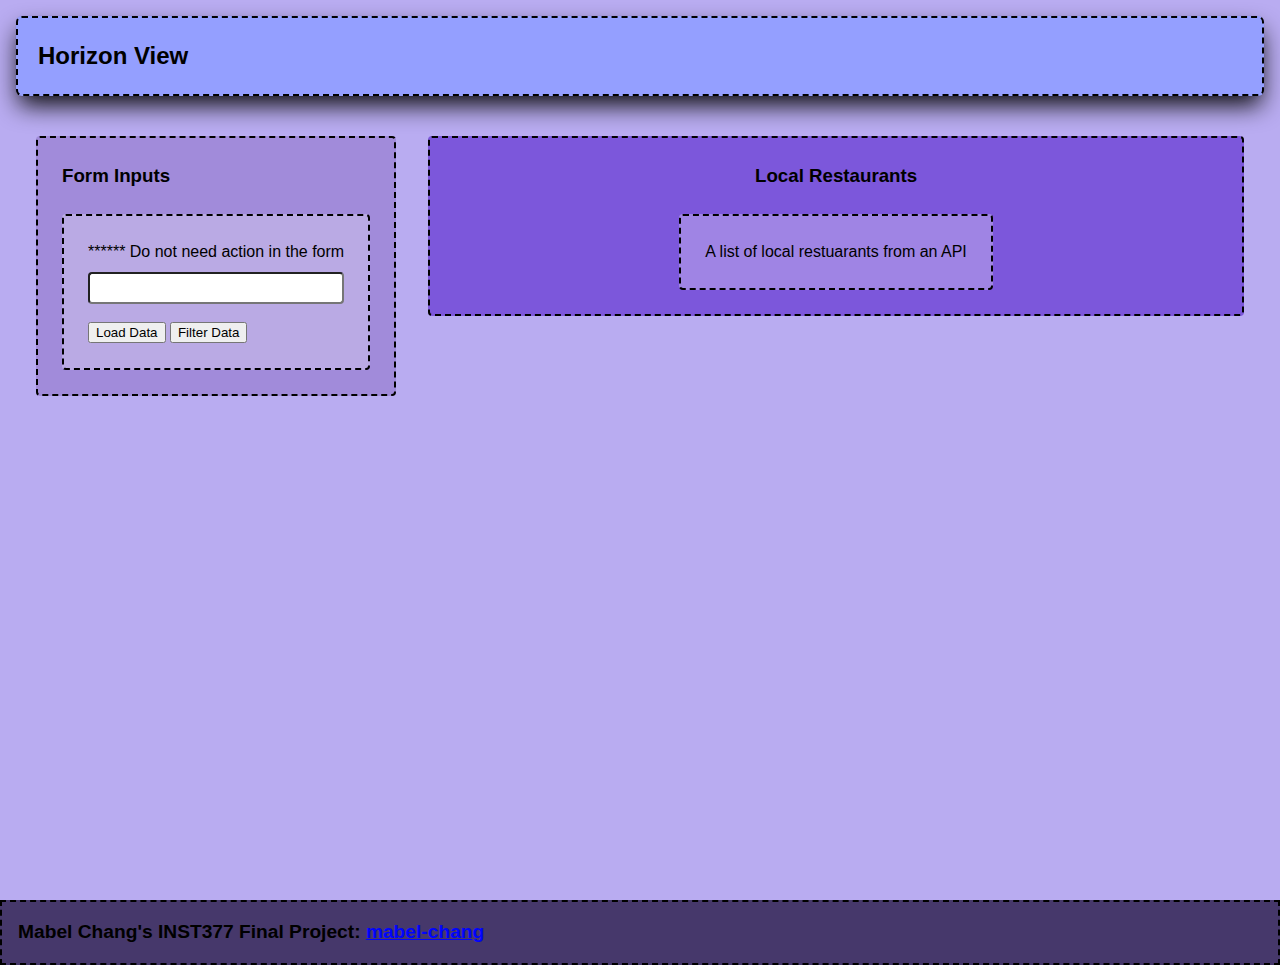
==== pages/about/index.html @ f780666c "Create new pages" ====
<!DOCTYPE html>
<html lang="en">
  <head>
    <meta charset="UTF-8" />
    <meta http-equiv="X-UA-Compatible" content="IE=edge" />
    <meta name="viewport" content="width=device-width, initial-scale=1.0" />
    <title>Mabel Chang's Labs</title>
    <link rel="stylesheet" href="style.css" />
  </head>
  <body>
    <div class="wrapper">
      <header class="header">
        <h1>Horizon View</h1>
      </header>
      <div class="container">
        <div class="left_section box">
          <h3>Form Inputs</h3>
          <form class="box main_form">
            <div>
              <label for="resto">****** Do not need action in the form</label>
              <input type="text" id="resto" name="resto"/>
            </div>
            <button type="submit">Load Data</button>
            <button type="button" class="filter_button">Filter Data</button>
          </form>
        </div>
        <div class="right_section box">
          <h3>Local Restaurants</h3>
          <div class="box">
            <div class="restaurant_list">A list of local restuarants from an API</div>
          </div>
        </div>
      </div>
    </div>
    <footer class="footer a">
      Mabel Chang's INST377 Final Project: 
      <a
        href="https://github.com/mabel-chang/INST377_Final_Project"
        target="_blank"
        rel="noopener noreferrer"
        >mabel-chang</a
      >
    </footer>
    <script src="./script.js"></script>
  </body>
</html>
---- pages/about/style.css ----
* {
    box-sizing: border-box;
  }
  
  /* 
    These rules apply to actual HTML elements with no labelling!
    So: they style the tags directly
  */
  html {
    background-color: #000000;
    font-size: 16px;
    min-width: 300px;
    overflow-x: hidden;
    overflow-y: scroll;
  
    /* these are specific to different browsers */
    -moz-osx-font-smoothing: grayscale;
    -webkit-font-smoothing: antialiased;
    text-rendering: optimizeLegibility;
    -webkit-text-size-adjust: 100%;
    -moz-text-size-adjust: 100%;
    text-size-adjust: 100%;
  }
  
  body {
    margin: 0;
    padding: 0;
  
    font-family: ‘Segoe UI’, Candara, ‘Bitstream Vera Sans’, ‘DejaVu Sans’, ‘Bitsream Vera Sans’, ‘Trebuchet MS’, Verdana, ‘Verdana Ref’, sans-serif;
    font-weight: 400;
    line-height: 1.5;
    background-color: #b9acf1;
  }
  
  a {
    display: inline-block;
    text-decoration: none;
  }
  
  h2, h3 {
    margin:0;
    padding:0;
    padding-bottom:1.5rem;
  }
  
  form {
    accent-color: hsl(129, 100%, 50%);
  }
  
  /*
    - These styles use 'class names'
    - You can apply them by using the 'class' attribute on your HTML
    - like this: <div class="wrapper">
    - note that the period vanishes there!
  */
  
  .wrapper {
    min-height: 100vh;
    display: flex;
    flex-direction: column;
    margin: 0;
    flex: 1;
  }
  
  .container {
    margin: 0 20px;
    display: flex;
    justify-content: space-evenly;
    align-items: start;
    flex:1;
  }
  
  .header {
    padding-top: 1rem;
    padding-left: 1rem;
    padding-right: 1rem;
    padding-bottom: 1.5rem;
  }
  
  /*
    This rule implies that the H1 tag lives within another HTML tag
    It "inherits" some rules from the above
    Those rules won't apply to an h1 that's outside a block with the class of 'header'
  */
  .header h1 {
    display: block;
    /* this will push other blocks out of the way */
  
    /* colors */
    background-color: hsl(234, 100%, 79%);
    color: #000000;
  
    /* shapes */
    border-radius: 6px;
    font-size: 1.5rem;
    padding: 1.25rem;
    margin:0; /* removing the margin on h1 tags means the header pins to the top if we move */
  
    /* box-shadows are fancy */
    box-shadow: 0 0.5em 1em -0.125em rgb(10, 10, 10), 0 0 0 1px rgb(10 10 10 / 2%);
  
    border: 2px dashed;
  }
  
  /*
    Rules can be combined on a block to apply the 'cascade' in order
    So you can use two classnames in a single class attribute
    like: <div class="box section">
  
    Rules may combine in unexpected ways - remember that the LAST thing written in this file will have "priority"
    And will be what displays in your client
  */
  
  .box {
    background-color: rgba(255, 255, 255, 0.271);
    border: 2px dashed;
    border-radius: 4px;
  
    width: fit-content;
    height:fit-content;
    padding: 1.5rem;
    margin: 0 auto;
  }
  
  .left_section {
    background-color: hsl(257, 52%, 70%);
    flex: 0 1 auto;
    margin: 1rem;
    padding: 1.5rem;
  }
  
  .right_section {
    /*max-width: 450px;
    specific width mentioned in lecutre but does not directly match lab assignment page*/
    background-color: hsl(257, 65%, 60%);
    flex: 1 2 auto;
    margin: 1rem;
    align-items: center; /*flex-start in media mode*/
    display: flex;
    flex-direction: column;
    justify-content: flex-start;
  }
  
  /*
    This block is actually dependent on the "container" block having a flex set on it
    and the "wrapper" block displaying as a flex column with a "vertical height" (vh) of 100.
    That serves to cram the footer to the bottom of the page.
  */
  
  .footer {
    /*position: fixed;*/
    flex-shrink: 0;
    padding: 1rem;
    background-color: hsl(256, 31%, 32%);
    font-size: 1.2rem;
    font-weight: 600;
    border: 2px dashed;
  }
  
  .footer a {
    color: rgb(0, 4, 253);
    text-decoration: underline;
  }
  
  /*
    This is an example of a 'pseudoclass'
    In this instance, it says what to do if a mouse hovers over a link
    This is pretty desktop-specific, since there's no hover function on touchscreens
  */
  .footer a:hover {
    /* Hue, saturation, luminosity, alpha */
    background-color: hsla(0, 0%, 100%, 0.312);
    /* red, green, blue, alpha */
    color: rgb(119, 72, 207);
    text-decoration: none;
  }
  
  .subtitle {
    color: rgba(0, 0, 0, 0.8);
    margin: 0px;
    margin-bottom: 5px;
  }
  /*
  Form Styles
  */
  
  form input {
      /* This is a hack to make sure our boxes line up with one another nicely */
      width: 100%;
      width: -moz-available;          /* WebKit-based browsers will ignore this. */
      width: -webkit-fill-available;  /* Mozilla-based browsers will ignore this. */
      width: fill-available;
  
      /* here we are setting white space correctly */
      margin-bottom: 1rem;
      height: 2rem;
      border-radius: 4px;
    }
  
  form label {
      width: 100%;
      width: -moz-available;          /* WebKit-based browsers will ignore this. */
      width: -webkit-fill-available;  /* Mozilla-based browsers will ignore this. */
      width: fill-available;
      align-items: flex-start;
  
      display: block; /* this turns the label text into a box we can set margins on */
      margin-bottom: 0.5rem;
    }
  
  /* How To Write A Media Query For Small Screens */
  @media only screen and (max-width: 736px){
      /* Rules in here will only apply when a screen is the correct size */
      /* check it out by using your developer tools to shrink your screen-size */
      .container {
        flex-direction: column;
        justify-content: flex-start;
        align-items: center;
        margin: 0 20px;
        display: flex;
        flex:1;
      }
      
      .box {
        background-color: rgba(255, 255, 255, 0.271);
        border: 2px dashed;
        border-radius: 4px;
      
        width: fit-content;
        height:fit-content;
        padding: 1.5rem;
        margin: 0 auto;
      }
  
      .left_section {
        background-color: hsl(257, 52%, 70%);
        flex: 0 1 auto;
        margin: 1rem;
        padding: 1.5rem;
        width: 94%;
      }
      
      .right_section {
        /*max-width: 450px;
        specific width mentioned in lecutre but does not directly match lab assignment page*/
        background-color: hsl(257, 65%, 60%);
        flex: 1 2 auto;
        margin: 1rem;
        align-items: flex-start; /*flex-start in media mode*/
        display: flex;
        flex-direction: column;
        justify-content: flex-start;
        width: 94%;
      }
  }
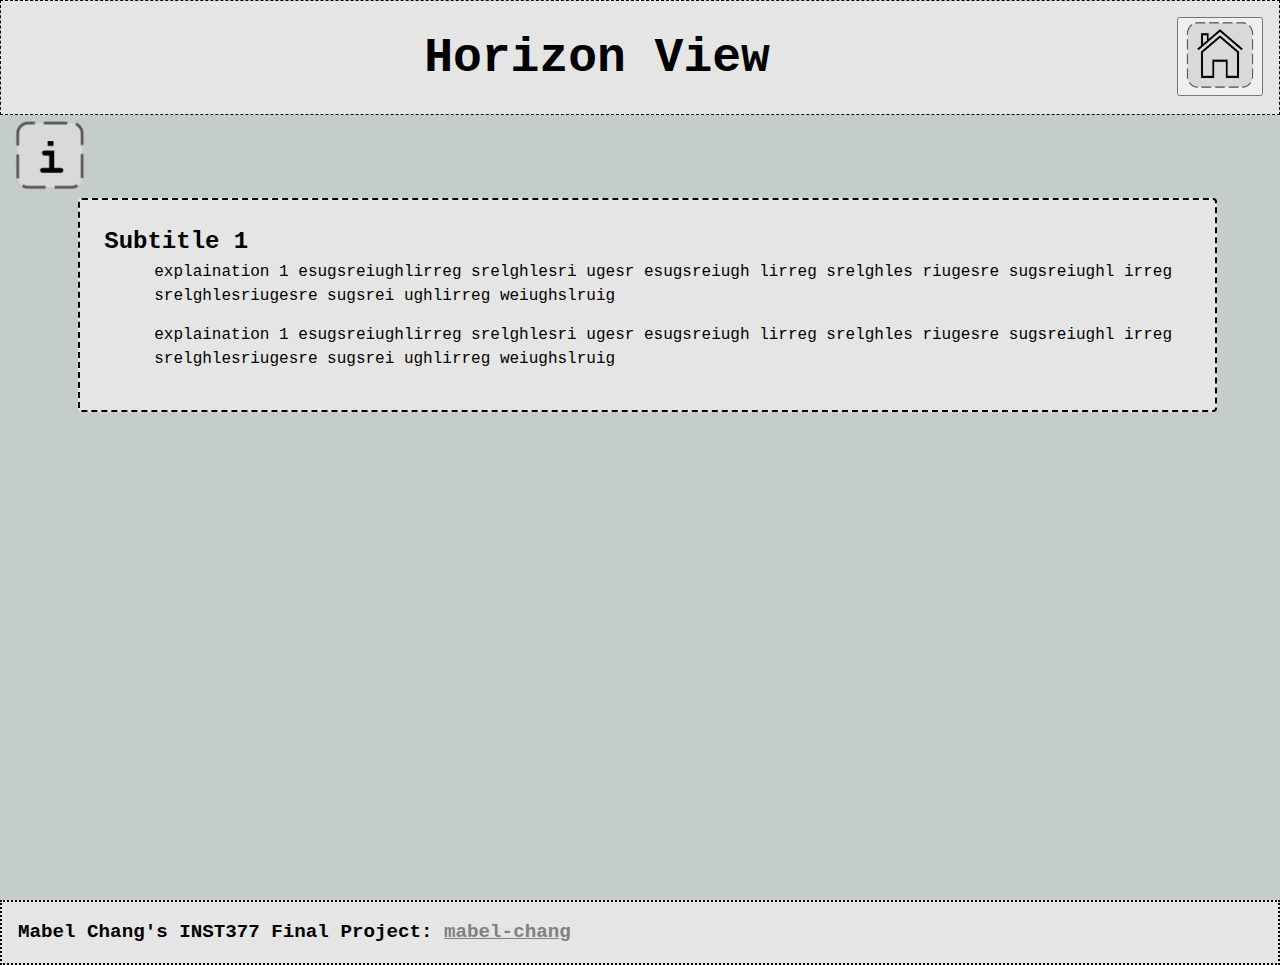
==== commit 95b0e823: "started on about page" ====
--- a/pages/about/index.html
+++ b/pages/about/index.html
@@ -4,43 +4,79 @@
     <meta charset="UTF-8" />
     <meta http-equiv="X-UA-Compatible" content="IE=edge" />
     <meta name="viewport" content="width=device-width, initial-scale=1.0" />
-    <title>Mabel Chang's Labs</title>
+    <title>Mabel Chang's Final Project</title>
     <link rel="stylesheet" href="style.css" />
   </head>
+
   <body>
+    <!--TITLE BANNER + Menu-->
+    <banner class="banner">
+      <!--Title-->
+      <header class="header">
+        <div>Horizon View</div>
+      </header>
+
+      <!--Menu Button-->
+      <div>
+        <button class="icon" type="button" id="homeButton"><img src="home.png"/></button>
+      </div>
+    </banner>
+
+    <!--MAIN BODY-->
     <div class="wrapper">
-      <header class="header">
-        <h1>Horizon View</h1>
-      </header>
-      <div class="container">
-        <div class="left_section box">
-          <h3>Form Inputs</h3>
-          <form class="box main_form">
-            <div>
-              <label for="resto">****** Do not need action in the form</label>
-              <input type="text" id="resto" name="resto"/>
-            </div>
-            <button type="submit">Load Data</button>
-            <button type="button" class="filter_button">Filter Data</button>
-          </form>
+      <!--Page title/icon-->
+      <div class="icon">
+        <img src="info.png"/>
+      </div>
+      
+      <!--About Section(s)-->
+      <div class="section">
+        <div class="subtitle">
+          Subtitle 1
         </div>
-        <div class="right_section box">
-          <h3>Local Restaurants</h3>
-          <div class="box">
-            <div class="restaurant_list">A list of local restuarants from an API</div>
-          </div>
+        <div class="paragraph">
+          explaination 1
+          esugsreiughlirreg
+          srelghlesri
+          ugesr
+          esugsreiugh
+          lirreg
+          srelghles
+          riugesre
+          sugsreiughl
+          irreg
+          srelghlesriugesre
+          sugsrei
+          ughlirreg
+
+          weiughslruig
+        </div>
+        <div class="paragraph">
+          explaination 1
+          esugsreiughlirreg
+          srelghlesri
+          ugesr
+          esugsreiugh
+          lirreg
+          srelghles
+          riugesre
+          sugsreiughl
+          irreg
+          srelghlesriugesre
+          sugsrei
+          ughlirreg
+
+          weiughslruig
         </div>
       </div>
     </div>
+
+    <!--Footer-->
     <footer class="footer a">
-      Mabel Chang's INST377 Final Project: 
-      <a
-        href="https://github.com/mabel-chang/INST377_Final_Project"
-        target="_blank"
-        rel="noopener noreferrer"
-        >mabel-chang</a
-      >
+      Mabel Chang's INST377 Final Project:
+      <a href="https://github.com/mabel-chang/INST377_Final_Project" target="_blank" rel="noopener noreferrer">mabel-chang</a>
     </footer>
+
     <script src="./script.js"></script>
   </body>
 </html>--- a/pages/about/style.css
+++ b/pages/about/style.css
@@ -1,255 +1,191 @@
+/*COLORS:
+Pop out boxes: rgba(229,229,229,255)
+Overall Background color: rgb(196, 205, 199)
+*/
+
 * {
-    box-sizing: border-box;
-  }
-  
-  /* 
-    These rules apply to actual HTML elements with no labelling!
-    So: they style the tags directly
-  */
-  html {
-    background-color: #000000;
-    font-size: 16px;
-    min-width: 300px;
-    overflow-x: hidden;
-    overflow-y: scroll;
-  
-    /* these are specific to different browsers */
-    -moz-osx-font-smoothing: grayscale;
-    -webkit-font-smoothing: antialiased;
-    text-rendering: optimizeLegibility;
-    -webkit-text-size-adjust: 100%;
-    -moz-text-size-adjust: 100%;
-    text-size-adjust: 100%;
-  }
-  
-  body {
-    margin: 0;
-    padding: 0;
-  
-    font-family: ‘Segoe UI’, Candara, ‘Bitstream Vera Sans’, ‘DejaVu Sans’, ‘Bitsream Vera Sans’, ‘Trebuchet MS’, Verdana, ‘Verdana Ref’, sans-serif;
-    font-weight: 400;
-    line-height: 1.5;
-    background-color: #b9acf1;
-  }
-  
-  a {
-    display: inline-block;
-    text-decoration: none;
-  }
-  
-  h2, h3 {
-    margin:0;
-    padding:0;
-    padding-bottom:1.5rem;
-  }
-  
-  form {
-    accent-color: hsl(129, 100%, 50%);
-  }
-  
-  /*
-    - These styles use 'class names'
-    - You can apply them by using the 'class' attribute on your HTML
-    - like this: <div class="wrapper">
-    - note that the period vanishes there!
-  */
-  
-  .wrapper {
-    min-height: 100vh;
+  box-sizing: border-box;
+}
+
+/*General Formatting*/
+html {
+  background-color: #000000;
+  font-size: 16px;
+  min-width: 300px;
+  overflow-x: hidden;
+  overflow-y: scroll;
+
+  /* these are specific to different browsers */
+  -moz-osx-font-smoothing: grayscale;
+  -webkit-font-smoothing: antialiased;
+  text-rendering: optimizeLegibility;
+  -webkit-text-size-adjust: 100%;
+  -moz-text-size-adjust: 100%;
+  text-size-adjust: 100%;
+}
+body {
+  margin: 0;
+  padding: 0;
+
+  font-family: "Courier New", monospace;
+  font-weight: 400;
+  line-height: 1.5;
+}
+h2,h3 {
+  margin: 0;
+  padding: 0;
+  padding-bottom: 1.5rem;
+}
+
+/*Title Banner Formatting*/
+.banner {
+  position: fixed;
+  background-color: rgba(229, 229, 229, 255);
+  width: 100%;
+  padding: 16px;
+  border: 1px dashed;
+  display: flex;
+  justify-content: space-between;
+  align-items: center;
+}
+/*Main Title*/
+.header {
+  margin: 0 auto;
+  font-size: 300%;
+  font-weight: 600;
+}
+/*Icon Formatting*/
+.icon img {
+  width: 70px;
+  height: 70px;
+}
+
+/*Main Body Formatting*/
+.wrapper {
+  min-height: 100vh;
+  display: flex;
+  flex-direction: column;
+  margin: 0;
+  flex: 1;
+  padding-left: 15px;
+  padding-top: 120px;
+  background: rgb(196, 205, 199);
+}
+.section {
+  background-color: rgba(229, 229, 229, 255);
+  border: 2px dashed;
+  border-radius: 4px;
+  width: 90%;
+  height: fit-content;
+  padding: 1.5rem;
+  margin: 0 auto;
+}
+.subtitle {
+  margin: 0 auto;
+  font-size: 150%;
+  font-weight: 600;
+}
+.paragraph {
+  font-size: 100%;
+  font-weight: 300;
+  margin-left: 50px;
+  margin-bottom: 15px;
+}
+
+/*Footer*/
+.footer {
+  flex-shrink: 0;
+  padding: 1rem;
+  background-color: rgba(229, 229, 229, 255);
+  font-size: 1.2rem;
+  font-weight: 600;
+  border: 2px dotted;
+}
+.footer a {
+  color: grey;
+  text-decoration: underline;
+}
+.footer a:hover {
+  background-color: rgba(229, 229, 229, 255);
+  color: hsl(216, 90%, 30%);
+}
+
+/* How To Write A Media Query For Small Screens */
+/*@media only screen and (max-width: 736px) {
+  /* Rules in here will only apply when a screen is the correct size */
+/* check it out by using your developer tools to shrink your screen-size */
+/*.container {
+    flex-direction: column;
+    justify-content: flex-start;
+    align-items: center;
+    margin: 0 20px;
     display: flex;
-    flex-direction: column;
-    margin: 0;
     flex: 1;
   }
-  
-  .container {
-    margin: 0 20px;
-    display: flex;
-    justify-content: space-evenly;
-    align-items: start;
-    flex:1;
-  }
-  
-  .header {
-    padding-top: 1rem;
-    padding-left: 1rem;
-    padding-right: 1rem;
-    padding-bottom: 1.5rem;
-  }
-  
-  /*
-    This rule implies that the H1 tag lives within another HTML tag
-    It "inherits" some rules from the above
-    Those rules won't apply to an h1 that's outside a block with the class of 'header'
-  */
-  .header h1 {
-    display: block;
-    /* this will push other blocks out of the way */
-  
-    /* colors */
-    background-color: hsl(234, 100%, 79%);
-    color: #000000;
-  
-    /* shapes */
-    border-radius: 6px;
-    font-size: 1.5rem;
-    padding: 1.25rem;
-    margin:0; /* removing the margin on h1 tags means the header pins to the top if we move */
-  
-    /* box-shadows are fancy */
-    box-shadow: 0 0.5em 1em -0.125em rgb(10, 10, 10), 0 0 0 1px rgb(10 10 10 / 2%);
-  
-    border: 2px dashed;
-  }
-  
-  /*
-    Rules can be combined on a block to apply the 'cascade' in order
-    So you can use two classnames in a single class attribute
-    like: <div class="box section">
-  
-    Rules may combine in unexpected ways - remember that the LAST thing written in this file will have "priority"
-    And will be what displays in your client
-  */
-  
+
   .box {
-    background-color: rgba(255, 255, 255, 0.271);
+    background-color: hsl(217, 28%, 79%);
     border: 2px dashed;
     border-radius: 4px;
-  
+
     width: fit-content;
-    height:fit-content;
+    height: fit-content;
     padding: 1.5rem;
     margin: 0 auto;
   }
-  
+
   .left_section {
-    background-color: hsl(257, 52%, 70%);
+    background-color: hsl(217, 28%, 79%);
     flex: 0 1 auto;
     margin: 1rem;
     padding: 1.5rem;
+    width: 94%;
   }
-  
+
   .right_section {
     /*max-width: 450px;
-    specific width mentioned in lecutre but does not directly match lab assignment page*/
-    background-color: hsl(257, 65%, 60%);
+        specific width mentioned in lecutre but does not directly match lab assignment page*/
+/*background-color: hsl(217, 28%, 79%);
     flex: 1 2 auto;
     margin: 1rem;
-    align-items: center; /*flex-start in media mode*/
-    display: flex;
+    align-items: flex-start; /*flex-start in media mode*/
+/*display: flex;
     flex-direction: column;
     justify-content: flex-start;
+    width: 94%;
   }
-  
-  /*
-    This block is actually dependent on the "container" block having a flex set on it
-    and the "wrapper" block displaying as a flex column with a "vertical height" (vh) of 100.
-    That serves to cram the footer to the bottom of the page.
-  */
-  
-  .footer {
-    /*position: fixed;*/
-    flex-shrink: 0;
-    padding: 1rem;
-    background-color: hsl(256, 31%, 32%);
-    font-size: 1.2rem;
-    font-weight: 600;
-    border: 2px dashed;
-  }
-  
-  .footer a {
-    color: rgb(0, 4, 253);
-    text-decoration: underline;
-  }
-  
-  /*
-    This is an example of a 'pseudoclass'
-    In this instance, it says what to do if a mouse hovers over a link
-    This is pretty desktop-specific, since there's no hover function on touchscreens
-  */
-  .footer a:hover {
-    /* Hue, saturation, luminosity, alpha */
-    background-color: hsla(0, 0%, 100%, 0.312);
-    /* red, green, blue, alpha */
-    color: rgb(119, 72, 207);
-    text-decoration: none;
-  }
-  
-  .subtitle {
-    color: rgba(0, 0, 0, 0.8);
-    margin: 0px;
-    margin-bottom: 5px;
-  }
-  /*
+}*/
+/*form {
+    accent-color: hsl(129, 100%, 50%);
+  }*/
+/*.subtitle {
+  color: hsl(217, 28%, 79%);
+  margin: 0px;
+  margin-bottom: 5px;
+}*/
+
+/*
   Form Styles
   */
-  
-  form input {
-      /* This is a hack to make sure our boxes line up with one another nicely */
-      width: 100%;
-      width: -moz-available;          /* WebKit-based browsers will ignore this. */
-      width: -webkit-fill-available;  /* Mozilla-based browsers will ignore this. */
-      width: fill-available;
-  
-      /* here we are setting white space correctly */
-      margin-bottom: 1rem;
-      height: 2rem;
-      border-radius: 4px;
-    }
-  
-  form label {
-      width: 100%;
-      width: -moz-available;          /* WebKit-based browsers will ignore this. */
-      width: -webkit-fill-available;  /* Mozilla-based browsers will ignore this. */
-      width: fill-available;
-      align-items: flex-start;
-  
-      display: block; /* this turns the label text into a box we can set margins on */
-      margin-bottom: 0.5rem;
-    }
-  
-  /* How To Write A Media Query For Small Screens */
-  @media only screen and (max-width: 736px){
-      /* Rules in here will only apply when a screen is the correct size */
-      /* check it out by using your developer tools to shrink your screen-size */
-      .container {
-        flex-direction: column;
-        justify-content: flex-start;
-        align-items: center;
-        margin: 0 20px;
-        display: flex;
-        flex:1;
-      }
-      
-      .box {
-        background-color: rgba(255, 255, 255, 0.271);
-        border: 2px dashed;
-        border-radius: 4px;
-      
-        width: fit-content;
-        height:fit-content;
-        padding: 1.5rem;
-        margin: 0 auto;
-      }
-  
-      .left_section {
-        background-color: hsl(257, 52%, 70%);
-        flex: 0 1 auto;
-        margin: 1rem;
-        padding: 1.5rem;
-        width: 94%;
-      }
-      
-      .right_section {
-        /*max-width: 450px;
-        specific width mentioned in lecutre but does not directly match lab assignment page*/
-        background-color: hsl(257, 65%, 60%);
-        flex: 1 2 auto;
-        margin: 1rem;
-        align-items: flex-start; /*flex-start in media mode*/
-        display: flex;
-        flex-direction: column;
-        justify-content: flex-start;
-        width: 94%;
-      }
-  }
+/*form input {
+  /* This is a hack to make sure our boxes line up with one another nicely */
+/*width: 100%;
+  /*width: -moz-available; /* WebKit-based browsers will ignore this. */
+/*width: -webkit-fill-available; /* Mozilla-based browsers will ignore this. */
+/*width: fill-available;
+
+  /* here we are setting white space correctly */
+/*margin-bottom: 1rem;
+  height: 2rem;
+  border-radius: 4px;
+}*/
+/*form label {
+  width: 100%;
+  width: -moz-available; /* WebKit-based browsers will ignore this. */
+/*width: -webkit-fill-available; /* Mozilla-based browsers will ignore this. */
+/*width: fill-available;
+  align-items: flex-start;
+
+  display: block; /* this turns the label text into a box we can set margins on */
+/*margin-bottom: 0.5rem;
+}*/
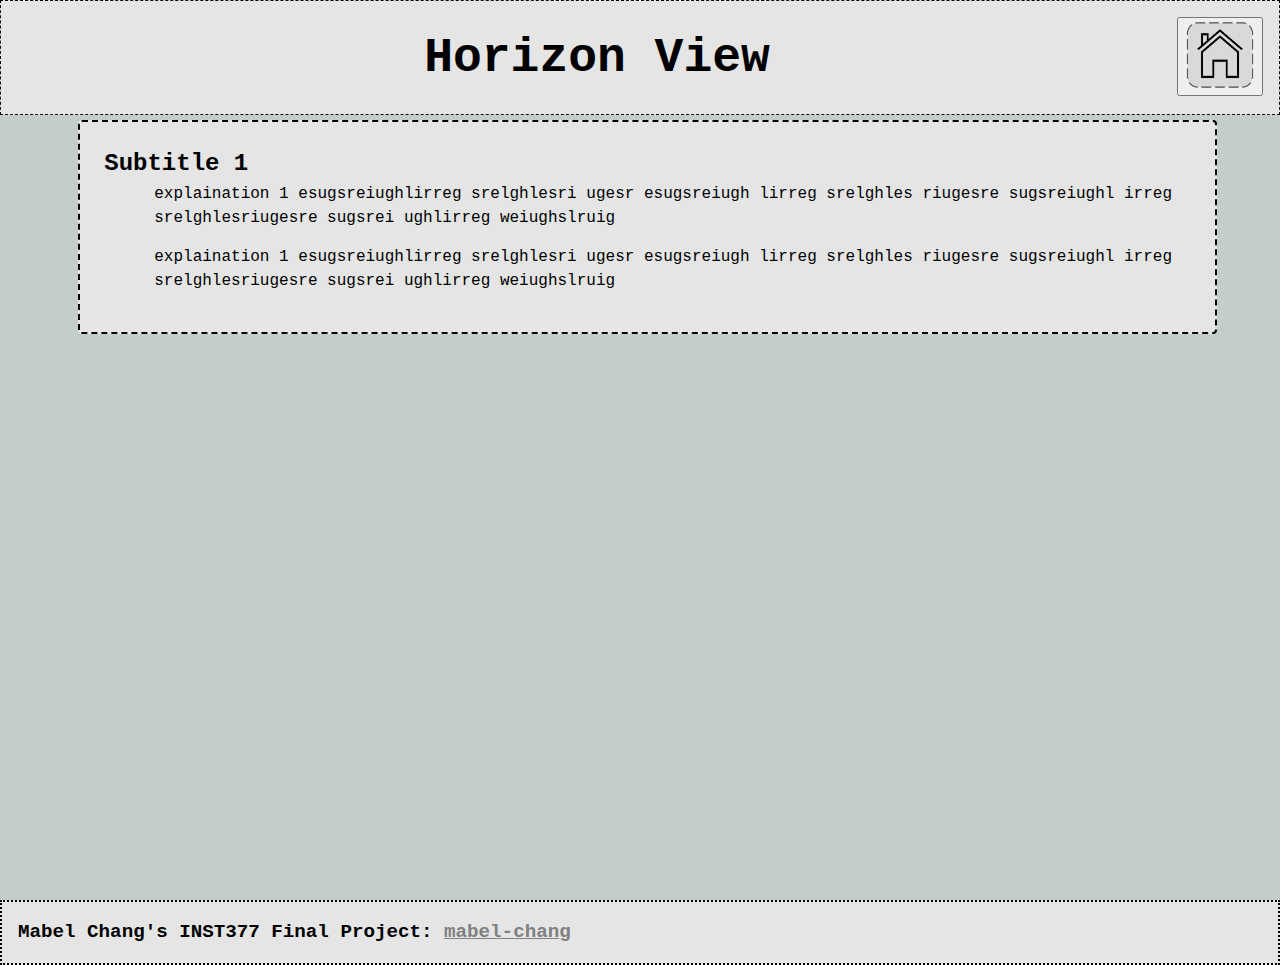
==== commit f9ae6ed6: "format" ====
--- a/pages/about/index.html
+++ b/pages/about/index.html
@@ -24,10 +24,10 @@
 
     <!--MAIN BODY-->
     <div class="wrapper">
-      <!--Page title/icon-->
+      <!--Page title/icon
       <div class="icon">
         <img src="info.png"/>
-      </div>
+      </div>-->
       
       <!--About Section(s)-->
       <div class="section">
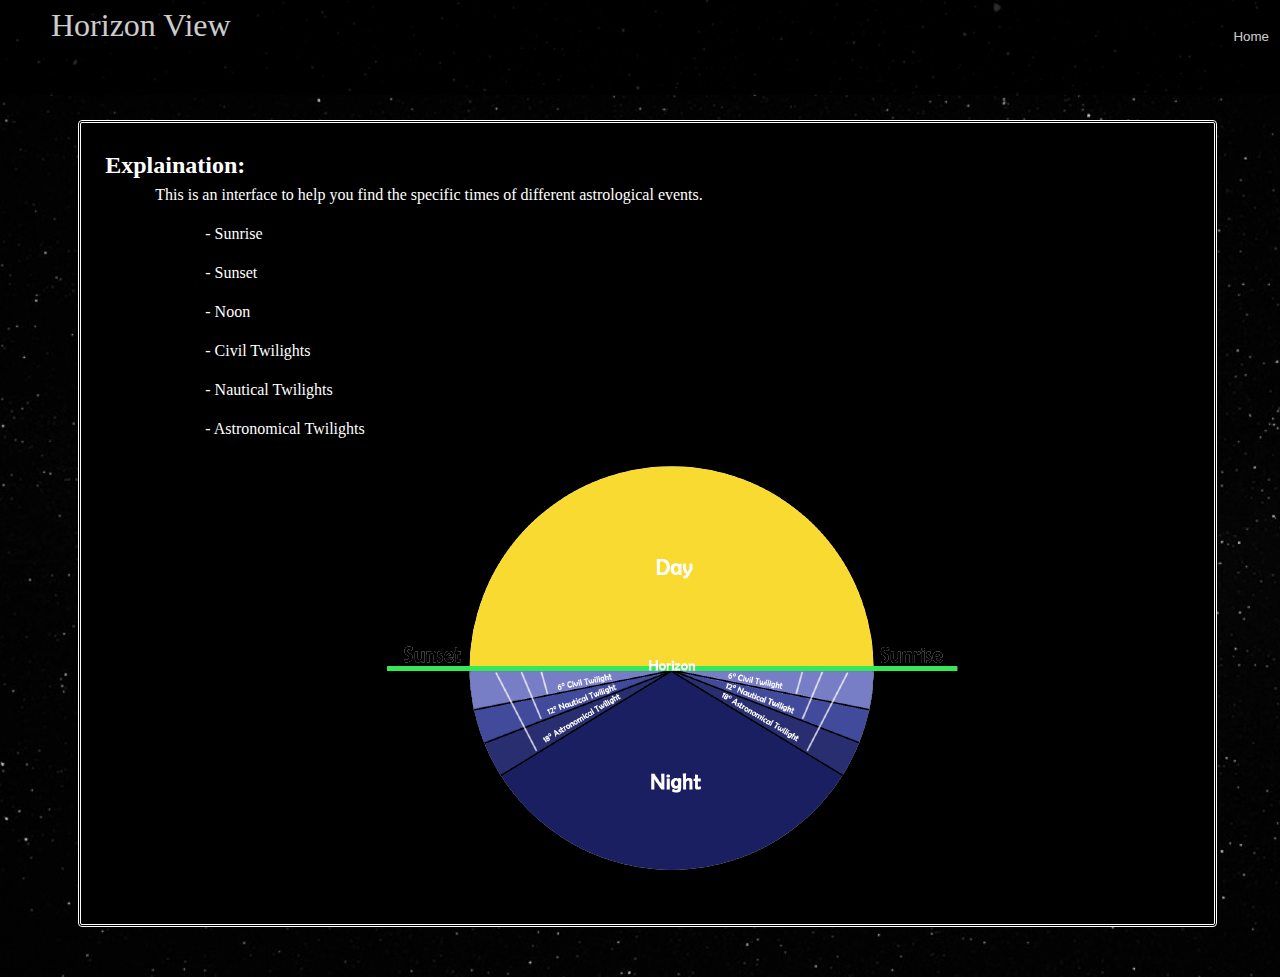
==== commit f80de5ba: "formatting for about" ====
--- a/pages/about/index.html
+++ b/pages/about/index.html
@@ -18,7 +18,7 @@
 
       <!--Menu Button-->
       <div>
-        <button class="icon" type="button" id="homeButton"><img src="home.png"/></button>
+        <button class="menu" type="button" id="homeButton">Home</button>
       </div>
     </banner>
 
@@ -32,50 +32,44 @@
       <!--About Section(s)-->
       <div class="section">
         <div class="subtitle">
-          Subtitle 1
+          Explaination:
         </div>
         <div class="paragraph">
-          explaination 1
-          esugsreiughlirreg
-          srelghlesri
-          ugesr
-          esugsreiugh
-          lirreg
-          srelghles
-          riugesre
-          sugsreiughl
-          irreg
-          srelghlesriugesre
-          sugsrei
-          ughlirreg
+          This is an interface to help you find the specific times of different astrological
+          events.
+        </div>
+        <div class="paragraph list">
+          - Sunrise
+        </div>
+        <div class="paragraph list">
+          - Sunset
+        </div>
+        <div class="paragraph list">
+          - Noon
+        </div>
+        <div class="paragraph list">
+          - Civil Twilights
+        </div>
+        <div class="paragraph list">
+          - Nautical Twilights
+        </div>
+        <div class="paragraph list">
+          - Astronomical Twilights
+        </div>
+        <div class="paragraph img">
+          <img id="diagram" src="./diagram.png" alt="diagram of astrological events"/>
+        </div>
+      </div>
 
-          weiughslruig
+      <!--<div class="section">
+        <div class="subtitle">
+          Who am I?:
         </div>
         <div class="paragraph">
-          explaination 1
-          esugsreiughlirreg
-          srelghlesri
-          ugesr
-          esugsreiugh
-          lirreg
-          srelghles
-          riugesre
-          sugsreiughl
-          irreg
-          srelghlesriugesre
-          sugsrei
-          ughlirreg
-
-          weiughslruig
+          This is a project I created for my INST377 course at the University of Maryland
         </div>
-      </div>
+      </div>-->
     </div>
-
-    <!--Footer-->
-    <footer class="footer a">
-      Mabel Chang's INST377 Final Project:
-      <a href="https://github.com/mabel-chang/INST377_Final_Project" target="_blank" rel="noopener noreferrer">mabel-chang</a>
-    </footer>
 
     <script src="./script.js"></script>
   </body>
--- a/pages/about/style.css
+++ b/pages/about/style.css
@@ -1,6 +1,6 @@
 /*COLORS:
-Pop out boxes: rgba(229,229,229,255)
-Overall Background color: rgb(196, 205, 199)
+font for words: 'Microsoft Yi Baiti'
+highlight color: hsl(216, 42%, 77%);
 */
 
 * {
@@ -14,7 +14,6 @@
   min-width: 300px;
   overflow-x: hidden;
   overflow-y: scroll;
-
   /* these are specific to different browsers */
   -moz-osx-font-smoothing: grayscale;
   -webkit-font-smoothing: antialiased;
@@ -26,10 +25,10 @@
 body {
   margin: 0;
   padding: 0;
-
-  font-family: "Courier New", monospace;
+  font-family: "Microsoft Yi Baiti";
   font-weight: 400;
   line-height: 1.5;
+  background-color: black;
 }
 h2,h3 {
   margin: 0;
@@ -40,24 +39,30 @@
 /*Title Banner Formatting*/
 .banner {
   position: fixed;
-  background-color: rgba(229, 229, 229, 255);
+  background-color: black;
   width: 100%;
-  padding: 16px;
-  border: 1px dashed;
+  padding: 1px;
+  opacity: 80%;
   display: flex;
   justify-content: space-between;
-  align-items: center;
 }
 /*Main Title*/
 .header {
-  margin: 0 auto;
-  font-size: 300%;
-  font-weight: 600;
+  text-indent: 50px;
+  font-size: 200%;
+  font-weight: 200;
+  color: white;
 }
-/*Icon Formatting*/
-.icon img {
-  width: 70px;
-  height: 70px;
+.menu {
+  padding: 50px 10px;
+  color: white;
+  background-color: rgb(0, 0, 0);
+  border: black;
+  padding-top: 50%;
+}
+.menu:hover{
+  background-color: hsl(216, 42%, 77%);
+  color: black;
 }
 
 /*Main Body Formatting*/
@@ -69,16 +74,19 @@
   flex: 1;
   padding-left: 15px;
   padding-top: 120px;
-  background: rgb(196, 205, 199);
+  background-image: url('background.png');
 }
 .section {
-  background-color: rgba(229, 229, 229, 255);
-  border: 2px dashed;
-  border-radius: 4px;
+  border: double;
   width: 90%;
   height: fit-content;
   padding: 1.5rem;
   margin: 0 auto;
+  margin-bottom: 50px;
+  border-radius: 4px;
+  background-color: black;
+  border-color: white;
+  color: white;
 }
 .subtitle {
   margin: 0 auto;
@@ -91,23 +99,11 @@
   margin-left: 50px;
   margin-bottom: 15px;
 }
-
-/*Footer*/
-.footer {
-  flex-shrink: 0;
-  padding: 1rem;
-  background-color: rgba(229, 229, 229, 255);
-  font-size: 1.2rem;
-  font-weight: 600;
-  border: 2px dotted;
+.list{
+  margin-left: 100px;
 }
-.footer a {
-  color: grey;
-  text-decoration: underline;
-}
-.footer a:hover {
-  background-color: rgba(229, 229, 229, 255);
-  color: hsl(216, 90%, 30%);
+.img{
+  text-align: center;
 }
 
 /* How To Write A Media Query For Small Screens */
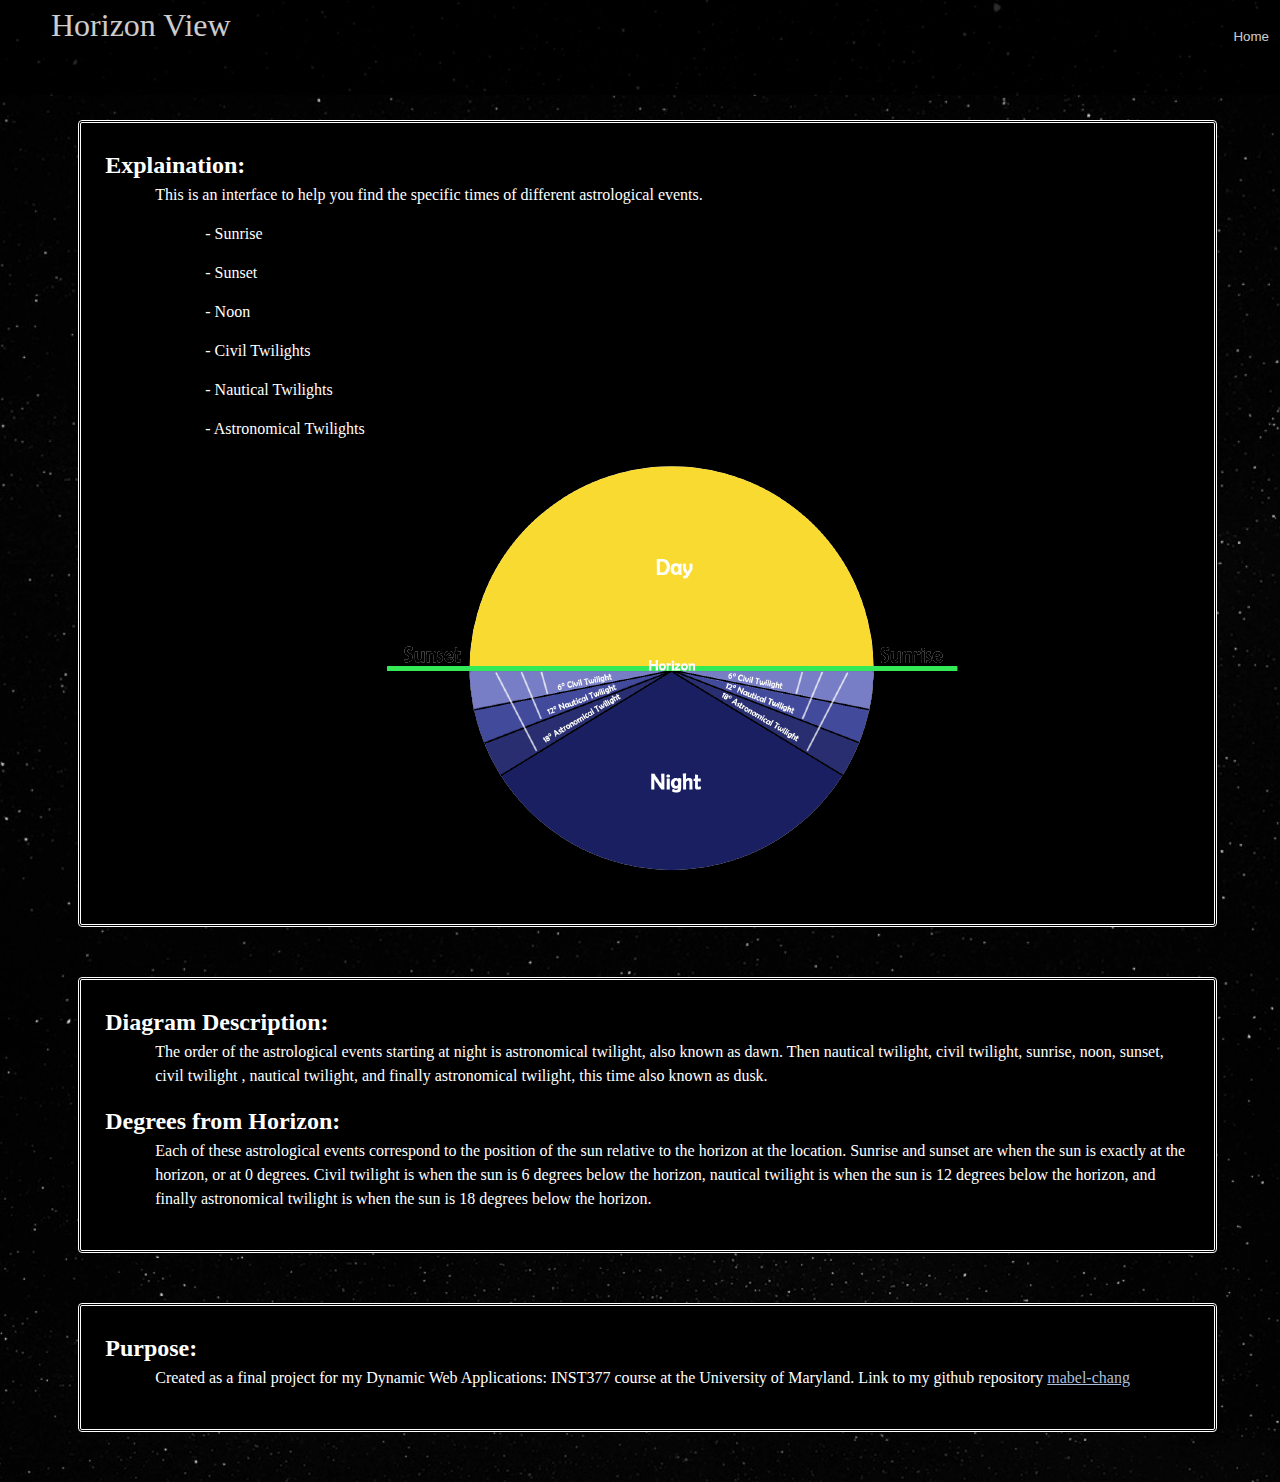
==== commit c50a2d85: "Readme updated" ====
--- a/pages/about/index.html
+++ b/pages/about/index.html
@@ -60,6 +60,36 @@
           <img id="diagram" src="./diagram.png" alt="diagram of astrological events"/>
         </div>
       </div>
+      <div class="section">
+        <div class="subtitle">
+          Diagram Description:
+        </div>
+        <div class="paragraph">
+          The order of the astrological events starting at night is astronomical twilight, also
+          known as dawn. Then nautical twilight, civil twilight, sunrise, noon, sunset, civil twilight
+          , nautical twilight, and finally astronomical twilight, this time also known as dusk.
+        </div>
+        <div class="subtitle">
+          Degrees from Horizon:
+        </div>
+        <div class="paragraph">
+          Each of these astrological events correspond to the position of the sun relative to the horizon
+           at the location. Sunrise and sunset are when the sun is exactly at the horizon, or at 0 degrees. 
+          Civil twilight is when the sun is 6 degrees below the horizon, nautical twilight is when the sun 
+          is 12 degrees below the horizon, and finally astronomical twilight is when the sun is 18 degrees 
+          below the horizon.
+        </div>
+      </div>
+      <div class="section">
+        <div class="subtitle">
+          Purpose:
+        </div>
+        <div class="paragraph">
+          Created as a final project for my Dynamic Web Applications: INST377 course at the University
+          of Maryland. Link to my github repository 
+          <a href="https://github.com/mabel-chang/INST377_Final_Project" target="_blank" rel="noopener noreferrer">mabel-chang</a>
+        </div>
+      </div>
 
       <!--<div class="section">
         <div class="subtitle">
--- a/pages/about/style.css
+++ b/pages/about/style.css
@@ -105,7 +105,15 @@
 .img{
   text-align: center;
 }
-
+.paragraph a {
+  color:hsl(216, 42%, 77%);
+  text-decoration: underline;
+}
+.paragraph a:hover{
+  color:black;
+  background-color: hsl(216, 42%, 77%);
+  text-decoration: none;
+}
 /* How To Write A Media Query For Small Screens */
 /*@media only screen and (max-width: 736px) {
   /* Rules in here will only apply when a screen is the correct size */
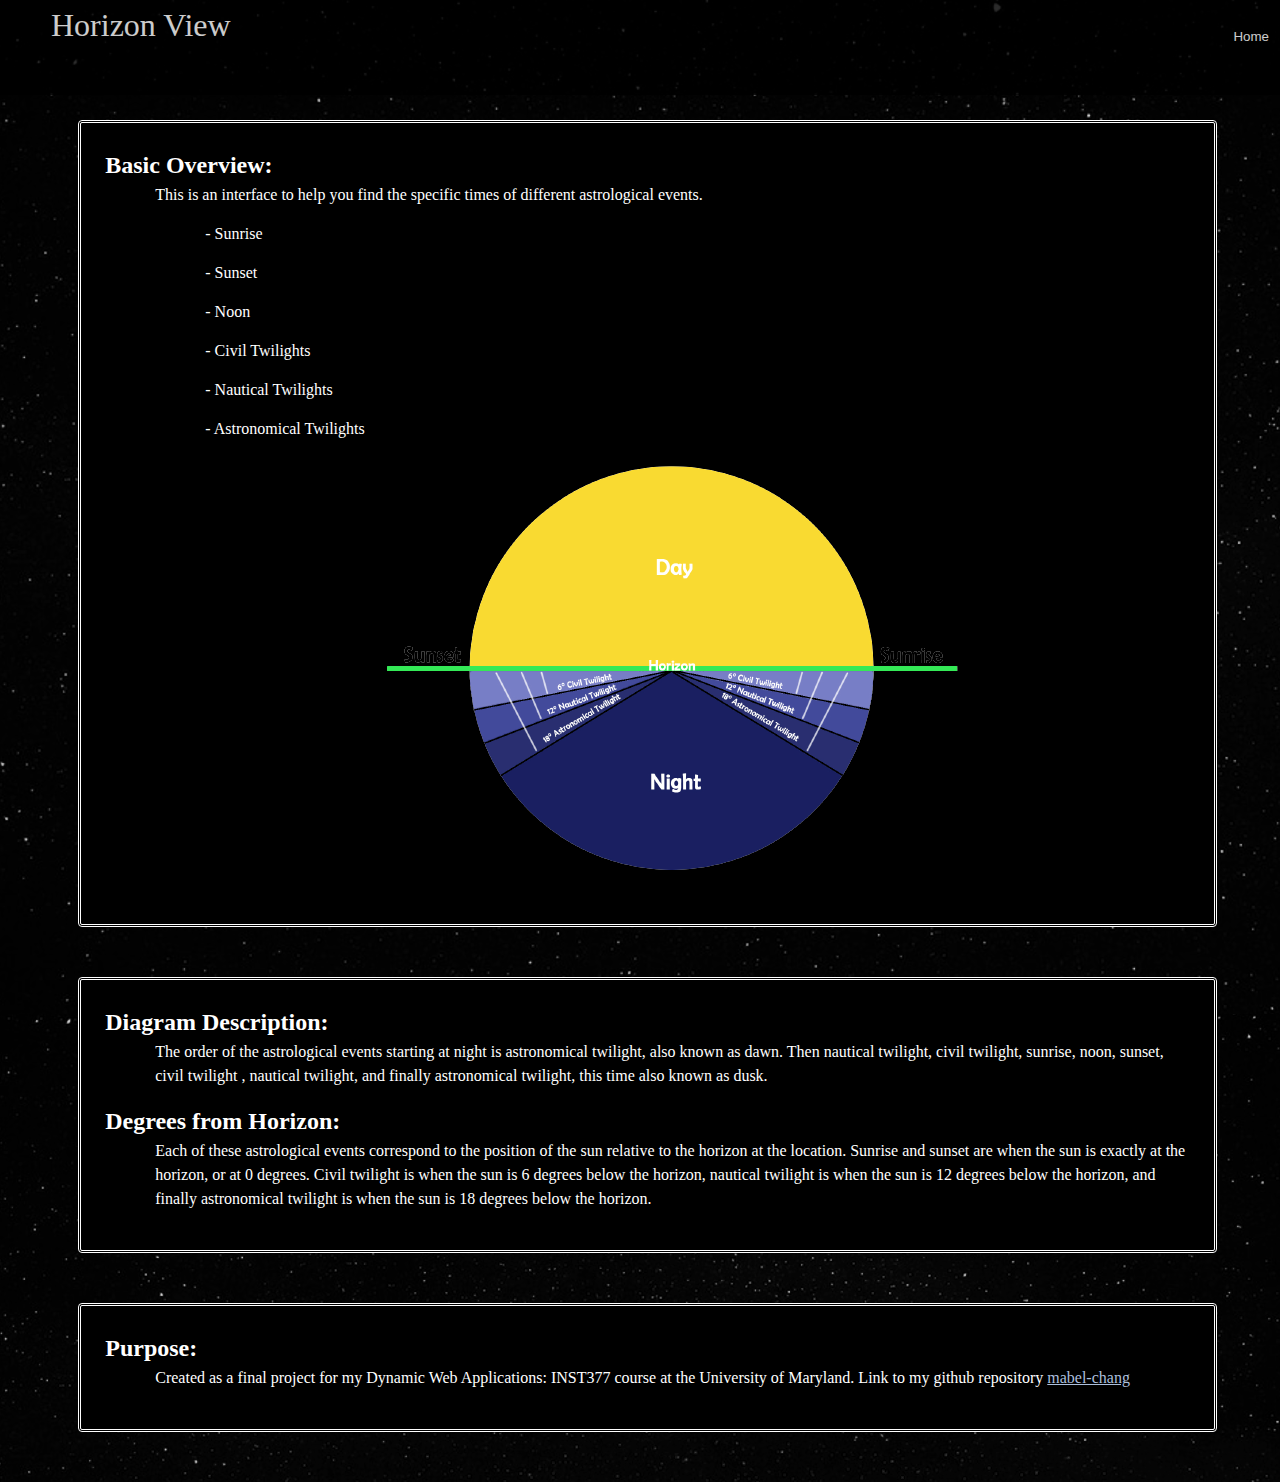
==== commit 8e470d58: "Formatting about page" ====
--- a/pages/about/index.html
+++ b/pages/about/index.html
@@ -9,13 +9,12 @@
   </head>
 
   <body>
-    <!--TITLE BANNER + Menu-->
+    <!--BANNER-->
     <banner class="banner">
       <!--Title-->
       <header class="header">
         <div>Horizon View</div>
       </header>
-
       <!--Menu Button-->
       <div>
         <button class="menu" type="button" id="homeButton">Home</button>
@@ -24,15 +23,11 @@
 
     <!--MAIN BODY-->
     <div class="wrapper">
-      <!--Page title/icon
-      <div class="icon">
-        <img src="info.png"/>
-      </div>-->
-      
-      <!--About Section(s)-->
+      <!--About Sections-->
       <div class="section">
+        <!--Basic Overview-->
         <div class="subtitle">
-          Explaination:
+          Basic Overview:
         </div>
         <div class="paragraph">
           This is an interface to help you find the specific times of different astrological
@@ -60,6 +55,7 @@
           <img id="diagram" src="./diagram.png" alt="diagram of astrological events"/>
         </div>
       </div>
+      <!--Describing the Diagram-->
       <div class="section">
         <div class="subtitle">
           Diagram Description:
@@ -80,6 +76,7 @@
           below the horizon.
         </div>
       </div>
+      <!--Explain what the project is for-->
       <div class="section">
         <div class="subtitle">
           Purpose:
@@ -90,15 +87,6 @@
           <a href="https://github.com/mabel-chang/INST377_Final_Project" target="_blank" rel="noopener noreferrer">mabel-chang</a>
         </div>
       </div>
-
-      <!--<div class="section">
-        <div class="subtitle">
-          Who am I?:
-        </div>
-        <div class="paragraph">
-          This is a project I created for my INST377 course at the University of Maryland
-        </div>
-      </div>-->
     </div>
 
     <script src="./script.js"></script>
--- a/pages/about/style.css
+++ b/pages/about/style.css
@@ -1,13 +1,8 @@
-/*COLORS:
-font for words: 'Microsoft Yi Baiti'
-highlight color: hsl(216, 42%, 77%);
-*/
-
 * {
   box-sizing: border-box;
 }
 
-/*General Formatting*/
+/*GENERAL*/
 html {
   background-color: #000000;
   font-size: 16px;
@@ -36,7 +31,7 @@
   padding-bottom: 1.5rem;
 }
 
-/*Title Banner Formatting*/
+/*BANNER*/
 .banner {
   position: fixed;
   background-color: black;
@@ -46,13 +41,14 @@
   display: flex;
   justify-content: space-between;
 }
-/*Main Title*/
+/*Title*/
 .header {
   text-indent: 50px;
   font-size: 200%;
   font-weight: 200;
   color: white;
 }
+/*Menu*/
 .menu {
   padding: 50px 10px;
   color: white;
@@ -65,7 +61,7 @@
   color: black;
 }
 
-/*Main Body Formatting*/
+/*MAIN BODY*/
 .wrapper {
   min-height: 100vh;
   display: flex;
@@ -76,6 +72,7 @@
   padding-top: 120px;
   background-image: url('background.png');
 }
+/*Sections*/
 .section {
   border: double;
   width: 90%;
@@ -88,6 +85,8 @@
   border-color: white;
   color: white;
 }
+
+/*TEXT*/
 .subtitle {
   margin: 0 auto;
   font-size: 150%;
@@ -113,83 +112,4 @@
   color:black;
   background-color: hsl(216, 42%, 77%);
   text-decoration: none;
-}
-/* How To Write A Media Query For Small Screens */
-/*@media only screen and (max-width: 736px) {
-  /* Rules in here will only apply when a screen is the correct size */
-/* check it out by using your developer tools to shrink your screen-size */
-/*.container {
-    flex-direction: column;
-    justify-content: flex-start;
-    align-items: center;
-    margin: 0 20px;
-    display: flex;
-    flex: 1;
-  }
-
-  .box {
-    background-color: hsl(217, 28%, 79%);
-    border: 2px dashed;
-    border-radius: 4px;
-
-    width: fit-content;
-    height: fit-content;
-    padding: 1.5rem;
-    margin: 0 auto;
-  }
-
-  .left_section {
-    background-color: hsl(217, 28%, 79%);
-    flex: 0 1 auto;
-    margin: 1rem;
-    padding: 1.5rem;
-    width: 94%;
-  }
-
-  .right_section {
-    /*max-width: 450px;
-        specific width mentioned in lecutre but does not directly match lab assignment page*/
-/*background-color: hsl(217, 28%, 79%);
-    flex: 1 2 auto;
-    margin: 1rem;
-    align-items: flex-start; /*flex-start in media mode*/
-/*display: flex;
-    flex-direction: column;
-    justify-content: flex-start;
-    width: 94%;
-  }
-}*/
-/*form {
-    accent-color: hsl(129, 100%, 50%);
-  }*/
-/*.subtitle {
-  color: hsl(217, 28%, 79%);
-  margin: 0px;
-  margin-bottom: 5px;
-}*/
-
-/*
-  Form Styles
-  */
-/*form input {
-  /* This is a hack to make sure our boxes line up with one another nicely */
-/*width: 100%;
-  /*width: -moz-available; /* WebKit-based browsers will ignore this. */
-/*width: -webkit-fill-available; /* Mozilla-based browsers will ignore this. */
-/*width: fill-available;
-
-  /* here we are setting white space correctly */
-/*margin-bottom: 1rem;
-  height: 2rem;
-  border-radius: 4px;
-}*/
-/*form label {
-  width: 100%;
-  width: -moz-available; /* WebKit-based browsers will ignore this. */
-/*width: -webkit-fill-available; /* Mozilla-based browsers will ignore this. */
-/*width: fill-available;
-  align-items: flex-start;
-
-  display: block; /* this turns the label text into a box we can set margins on */
-/*margin-bottom: 0.5rem;
-}*/
+}